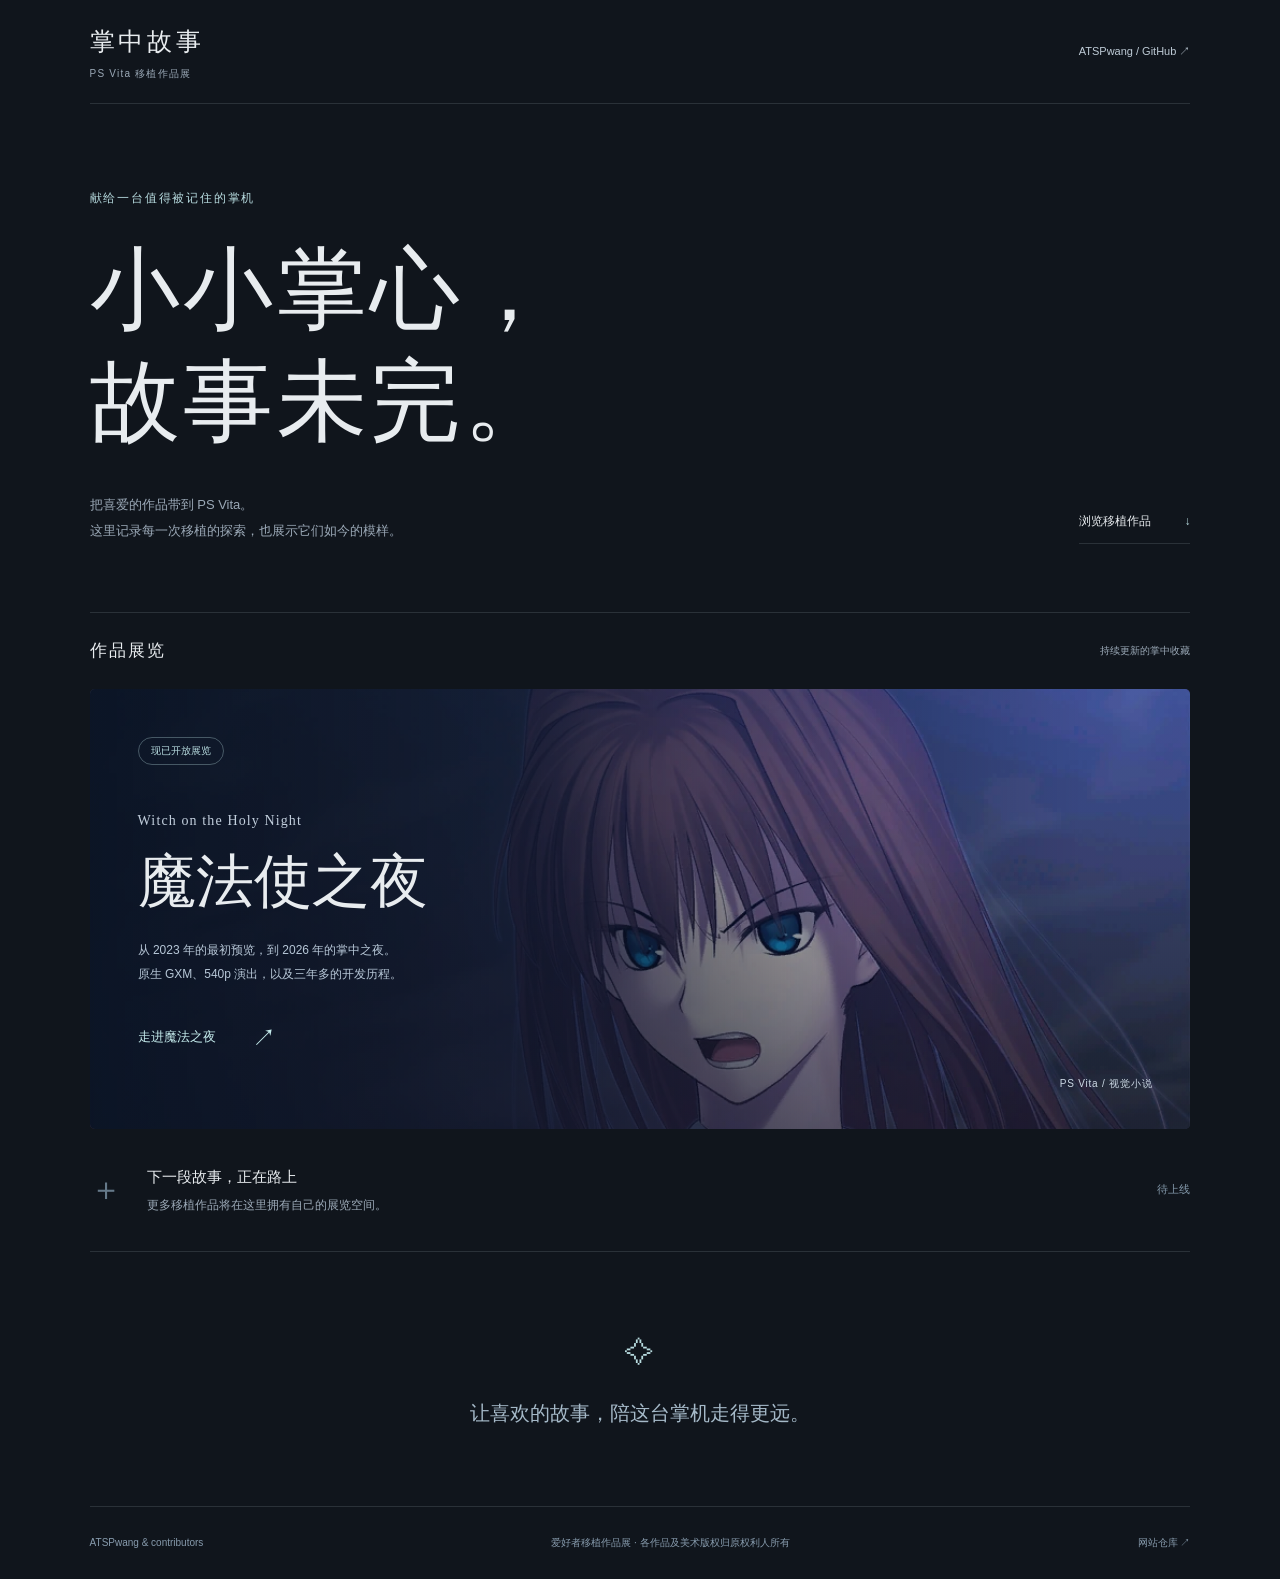
==== index.html @ 25975f3a "Add Vita exhibition hub and Mahoyo site with Pages deployment" ====
<!doctype html>
<html lang="zh-CN">
<head>
  <meta charset="utf-8">
  <meta name="viewport" content="width=device-width,initial-scale=1">
  <meta name="theme-color" content="#10151c">
  <meta name="description" content="ATSPwang 的 PS Vita 移植作品展览。探索魔法使之夜的掌中旅程，以及更多正在路上的移植作品。">
  <title>掌中故事 · PS Vita 移植作品展</title>
  <link rel="stylesheet" href="hub.css">
</head>
<body>
  <header class="wrap"><a class="wordmark" href="./">掌中故事<span>PS Vita 移植作品展</span></a><a class="source" href="https://github.com/ATSPwang618" target="_blank" rel="noopener noreferrer">ATSPwang / GitHub ↗</a></header>
  <main class="wrap">
    <section class="intro" aria-labelledby="title"><p class="intro-note">献给一台值得被记住的掌机</p><h1 id="title">小小掌心，<br>故事未完。</h1><div class="intro-bottom"><p>把喜爱的作品带到 PS Vita。<br>这里记录每一次移植的探索，也展示它们如今的模样。</p><a href="#works">浏览移植作品 <span>↓</span></a></div></section>
    <section id="works" aria-labelledby="works-title"><div class="section-top"><h2 id="works-title">作品展览</h2><span>持续更新的掌中收藏</span></div>
      <a class="featured" href="mofa-vita/" aria-label="进入魔法使之夜 PS Vita 宣传网站"><img src="mofa-vita/assets/hero-aoko.webp" width="1024" height="614" alt="魔法使之夜的苍崎青子"><div class="art-shade"></div><div class="project-copy"><span class="status">现已开放展览</span><p class="project-en">Witch on the Holy Night</p><h3>魔法使之夜</h3><p class="project-description">从 2023 年的最初预览，到 2026 年的掌中之夜。<br>原生 GXM、540p 演出，以及三年多的开发历程。</p><span class="enter">走进魔法之夜 <b>↗</b></span></div><span class="project-format">PS Vita / 视觉小说</span></a>
      <div class="next-work"><span class="next-mark" aria-hidden="true">＋</span><div><h3>下一段故事，正在路上</h3><p>更多移植作品将在这里拥有自己的展览空间。</p></div><span class="coming">待上线</span></div>
    </section>
    <section class="closing"><span aria-hidden="true">✧</span><p>让喜欢的故事，陪这台掌机走得更远。</p></section>
  </main>
  <footer class="wrap"><span>ATSPwang &amp; contributors</span><p>爱好者移植作品展 · 各作品及美术版权归原权利人所有</p><a href="https://github.com/ATSPwang618/myvita.github.io" target="_blank" rel="noopener noreferrer">网站仓库 ↗</a></footer>
</body>
</html>
---- hub.css ----
@charset "UTF-8";
:root{color-scheme:dark;--bg:#10151c;--text:#e8ecef;--muted:#9ba9b7;--accent:#b7dbdf;--line:#b4c7d327;--serif:"Songti SC","Noto Serif CJK SC","SimSun",Georgia,serif}
*{box-sizing:border-box}html{scroll-behavior:smooth}body{margin:0;background:var(--bg);color:var(--text);font:14px/1.8 "Segoe UI","Microsoft YaHei",sans-serif}a{color:inherit;text-decoration:none}h1,h2,h3,p{margin:0}img{display:block;max-width:100%}.wrap{width:min(1180px,86%);margin-inline:auto}a:focus-visible{outline:2px solid var(--accent);outline-offset:6px}header{display:flex;justify-content:space-between;align-items:center;min-height:104px;border-bottom:1px solid var(--line)}.wordmark{font-family:var(--serif);font-size:25px;letter-spacing:.15em}.wordmark span{display:block;font:10px/2 "Segoe UI","Microsoft YaHei",sans-serif;color:var(--muted);letter-spacing:.12em}.source{font-size:11px;color:#becbd6}.intro{padding:84px 0 68px;position:relative}.intro-note{font-size:12px;color:var(--accent);margin-bottom:24px;letter-spacing:.15em}h1{font:400 clamp(52px,7vw,90px)/1.25 var(--serif);letter-spacing:.04em}.intro-bottom{display:flex;align-items:flex-end;justify-content:space-between;margin-top:34px;gap:24px}.intro-bottom p{font-size:13px;color:var(--muted);line-height:2}.intro-bottom a{font-size:12px;border-bottom:1px solid var(--line);padding-bottom:10px}.intro-bottom a span{margin-left:30px;color:var(--accent)}.section-top{display:flex;justify-content:space-between;align-items:center;border-top:1px solid var(--line);padding:23px 0}.section-top h2{font-size:17px;font-weight:400;letter-spacing:.12em}.section-top>span{font-size:10px;color:var(--muted)}.featured{display:block;position:relative;isolation:isolate;min-height:440px;overflow:hidden;background:#1b2639;border-radius:5px}.featured>img{position:absolute;inset:0;width:100%;height:100%;object-fit:cover;object-position:65% 42%;z-index:-2;transition:transform .8s}.featured:hover>img{transform:scale(1.025)}.art-shade{position:absolute;inset:0;z-index:-1;background:linear-gradient(90deg,#0a1425f5,#0a1425bf 38%,#0a142508 90%),linear-gradient(0deg,#0a142577,transparent 60%)}.project-copy{padding:48px}.status{display:inline-block;font-size:10px;color:var(--accent);border:1px solid #b7dbdf55;padding:4px 12px;border-radius:30px}.project-en{font:14px Georgia,serif;color:#c2cfdd;margin-top:48px;letter-spacing:.08em}.project-copy h3{font:400 clamp(36px,4.5vw,59px)/1.5 var(--serif);margin-top:10px}.project-description{font-size:12px;color:#b7c7d7;line-height:2;margin-top:12px}.enter{display:inline-flex;align-items:center;gap:36px;margin-top:30px;font-size:13px;color:#c4ebec}.enter b{font-size:24px;font-weight:400}.project-format{position:absolute;bottom:36px;right:38px;font-size:10px;letter-spacing:.08em;color:#cedbe7}.next-work{display:flex;gap:25px;align-items:center;padding:32px 0;border-bottom:1px solid var(--line)}.next-mark{font-size:32px;color:#657989}.next-work h3{font-size:15px;font-weight:400}.next-work p{font-size:12px;color:var(--muted);margin-top:5px}.coming{margin-left:auto;white-space:nowrap;color:#8398aa;font-size:11px}.closing{text-align:center;padding:75px 0;color:#a5b9c8}.closing span{font-size:29px;color:var(--accent)}.closing p{font:20px/1.8 var(--serif);margin-top:16px}footer{display:flex;justify-content:space-between;gap:20px;align-items:center;padding-block:27px;border-top:1px solid var(--line);font-size:10px;color:#879bad}footer a{white-space:nowrap}
@media(max-width:650px){.wrap{width:88%}header{min-height:86px}.wordmark{font-size:21px}.source{font-size:9px}.intro{padding:55px 0 44px}.intro-bottom{align-items:flex-start;flex-direction:column}.intro-bottom p{font-size:12px}.featured{min-height:540px}.featured>img{object-position:65% 20%}.art-shade{background:linear-gradient(0deg,#0a1425 0%,#0a1425ea 25%,#0a142530 90%)}.project-copy{padding:25px;position:absolute;bottom:55px;left:0;right:0}.project-en{margin-top:30px;font-size:11px}.project-copy h3{font-size:36px}.project-description{font-size:11px}.project-description br{display:none}.project-format{left:25px;bottom:22px;right:auto}.section-top>span{font-size:9px}.next-work{gap:15px}.next-work p{font-size:10px}.next-work h3{font-size:13px}.closing p{font-size:17px}footer{align-items:flex-start;flex-direction:column;gap:10px}.coming{font-size:10px}}
@media(prefers-reduced-motion:reduce){html{scroll-behavior:auto}.featured>img{transition:none}.featured:hover>img{transform:none}}
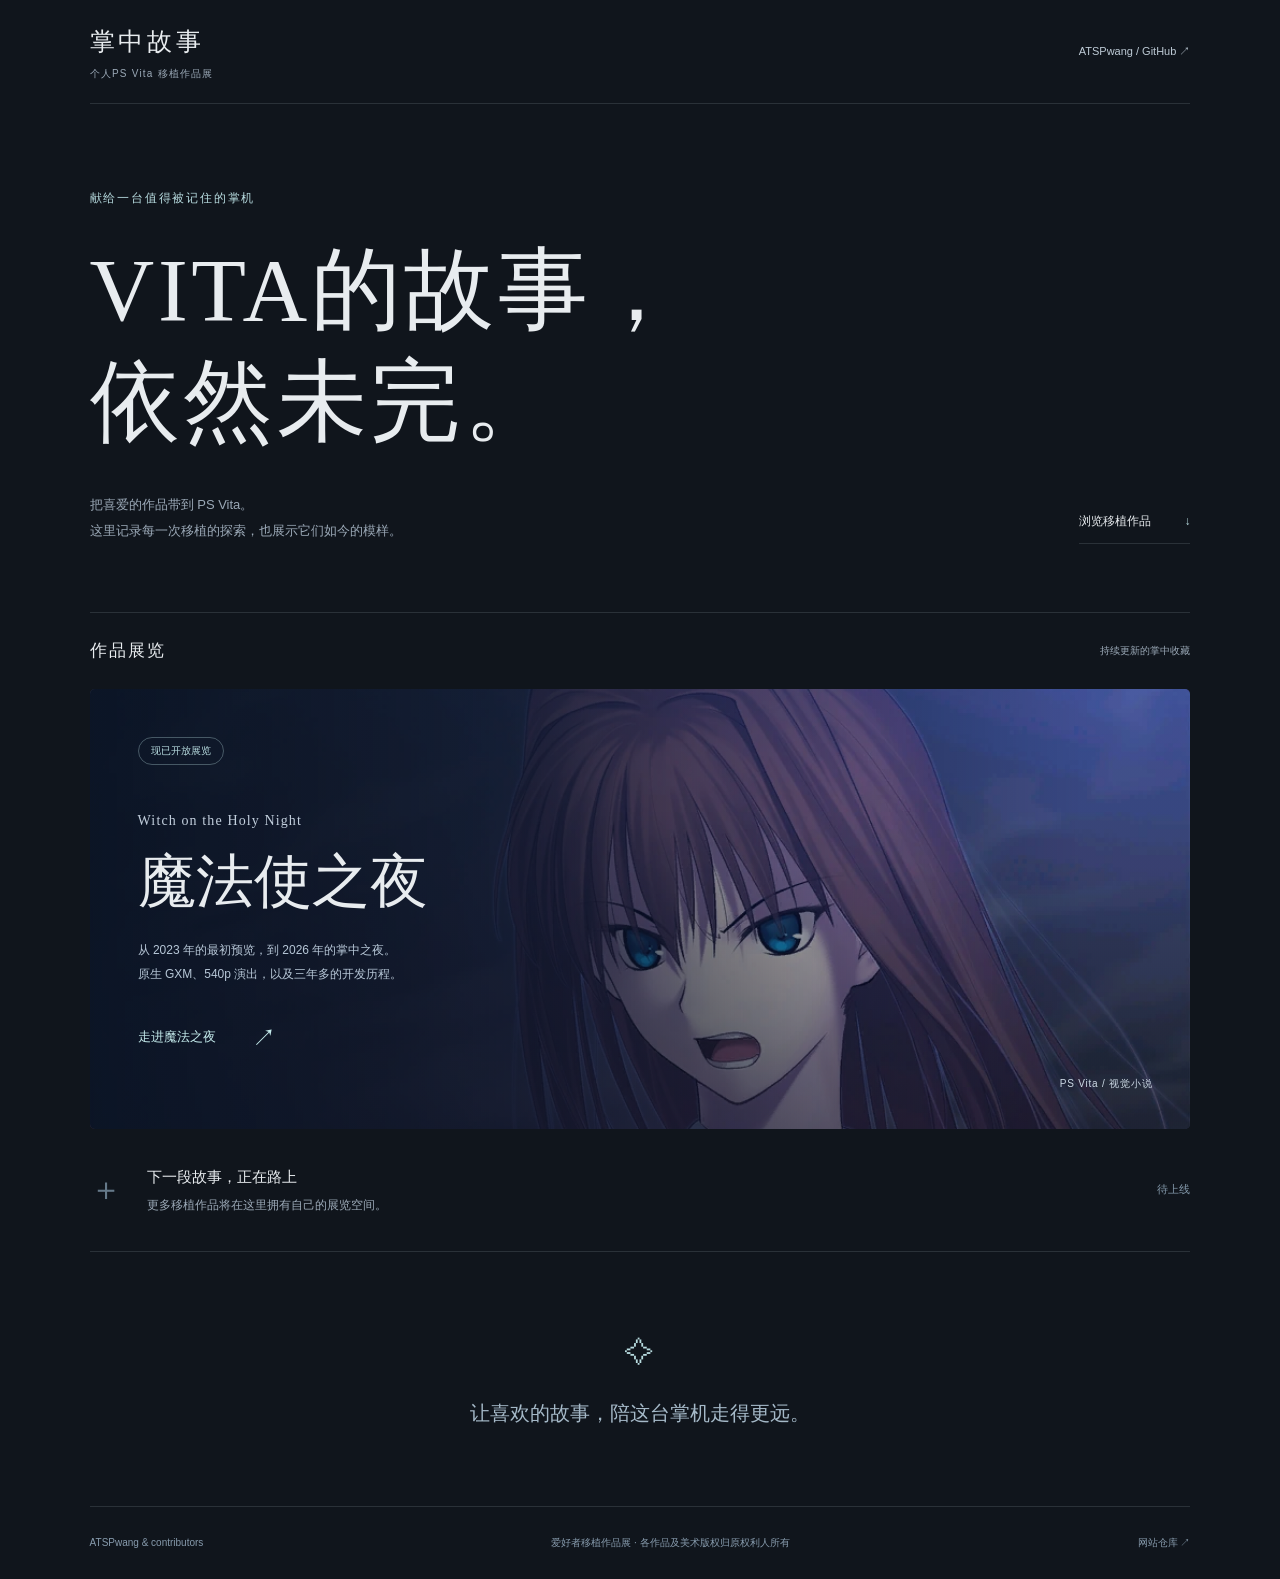
==== commit ca3eb456: "Update index.html" ====
--- a/index.html
+++ b/index.html
@@ -5,13 +5,13 @@
   <meta name="viewport" content="width=device-width,initial-scale=1">
   <meta name="theme-color" content="#10151c">
   <meta name="description" content="ATSPwang 的 PS Vita 移植作品展览。探索魔法使之夜的掌中旅程，以及更多正在路上的移植作品。">
-  <title>掌中故事 · PS Vita 移植作品展</title>
+  <title>阡陌· PS Vita 移植作品展</title>
   <link rel="stylesheet" href="hub.css">
 </head>
 <body>
-  <header class="wrap"><a class="wordmark" href="./">掌中故事<span>PS Vita 移植作品展</span></a><a class="source" href="https://github.com/ATSPwang618" target="_blank" rel="noopener noreferrer">ATSPwang / GitHub ↗</a></header>
+  <header class="wrap"><a class="wordmark" href="./">掌中故事<span>个人PS Vita 移植作品展</span></a><a class="source" href="https://github.com/ATSPwang618" target="_blank" rel="noopener noreferrer">ATSPwang / GitHub ↗</a></header>
   <main class="wrap">
-    <section class="intro" aria-labelledby="title"><p class="intro-note">献给一台值得被记住的掌机</p><h1 id="title">小小掌心，<br>故事未完。</h1><div class="intro-bottom"><p>把喜爱的作品带到 PS Vita。<br>这里记录每一次移植的探索，也展示它们如今的模样。</p><a href="#works">浏览移植作品 <span>↓</span></a></div></section>
+    <section class="intro" aria-labelledby="title"><p class="intro-note">献给一台值得被记住的掌机</p><h1 id="title">VITA的故事，<br>依然未完。</h1><div class="intro-bottom"><p>把喜爱的作品带到 PS Vita。<br>这里记录每一次移植的探索，也展示它们如今的模样。</p><a href="#works">浏览移植作品 <span>↓</span></a></div></section>
     <section id="works" aria-labelledby="works-title"><div class="section-top"><h2 id="works-title">作品展览</h2><span>持续更新的掌中收藏</span></div>
       <a class="featured" href="mofa-vita/" aria-label="进入魔法使之夜 PS Vita 宣传网站"><img src="mofa-vita/assets/hero-aoko.webp" width="1024" height="614" alt="魔法使之夜的苍崎青子"><div class="art-shade"></div><div class="project-copy"><span class="status">现已开放展览</span><p class="project-en">Witch on the Holy Night</p><h3>魔法使之夜</h3><p class="project-description">从 2023 年的最初预览，到 2026 年的掌中之夜。<br>原生 GXM、540p 演出，以及三年多的开发历程。</p><span class="enter">走进魔法之夜 <b>↗</b></span></div><span class="project-format">PS Vita / 视觉小说</span></a>
       <div class="next-work"><span class="next-mark" aria-hidden="true">＋</span><div><h3>下一段故事，正在路上</h3><p>更多移植作品将在这里拥有自己的展览空间。</p></div><span class="coming">待上线</span></div>
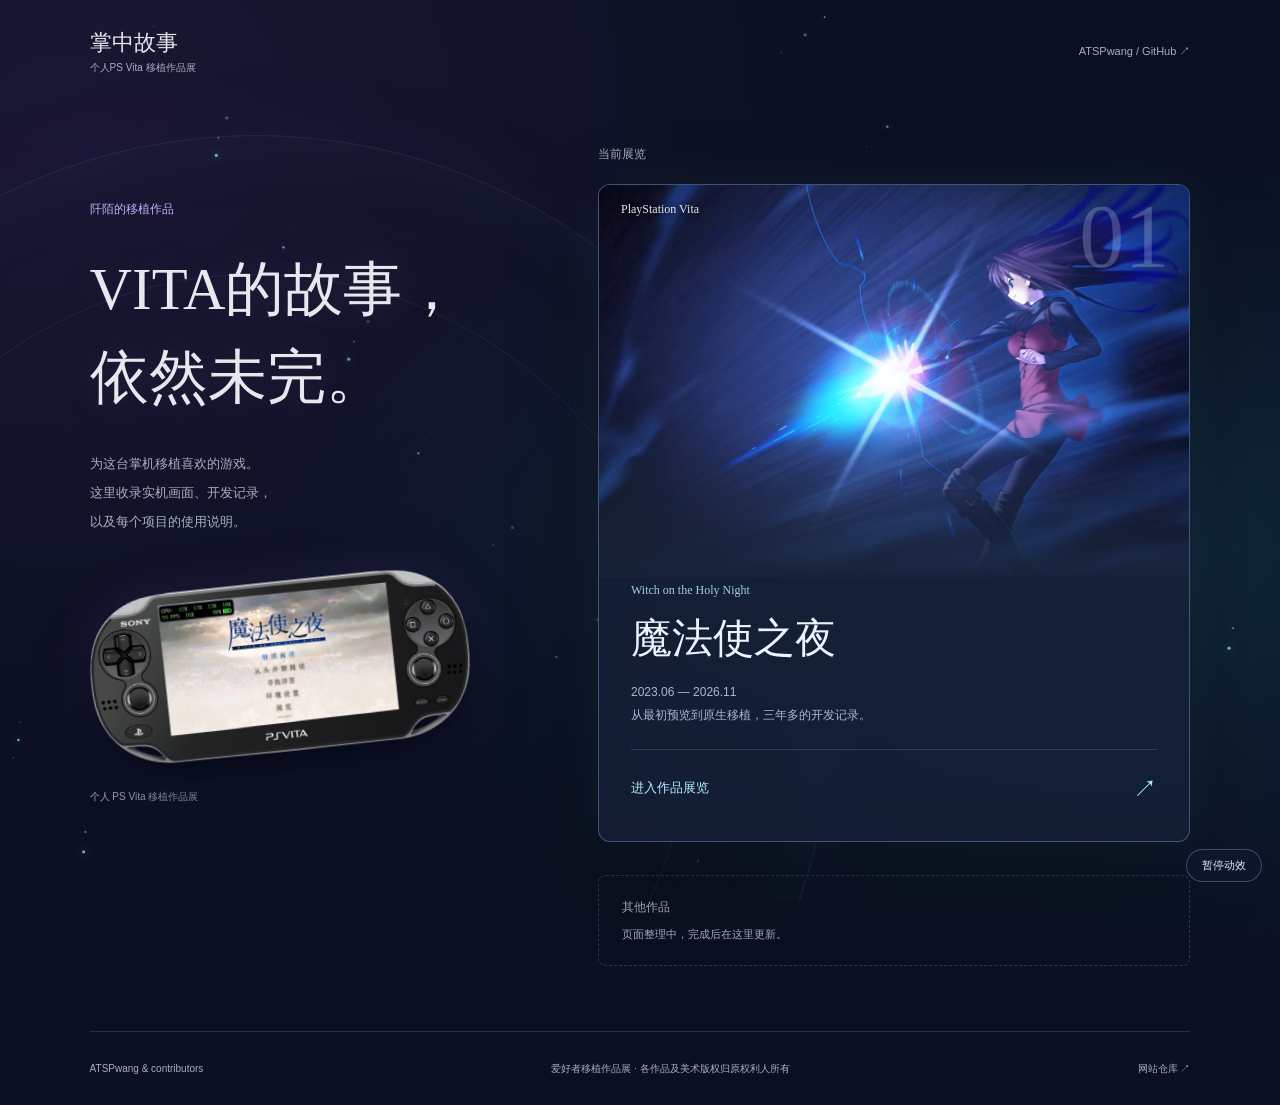
==== commit 0b54dce0: "Redesign exhibitions with cinematic artwork and interactive motion" ====
--- a/index.html
+++ b/index.html
@@ -7,16 +7,18 @@
   <meta name="description" content="ATSPwang 的 PS Vita 移植作品展览。探索魔法使之夜的掌中旅程，以及更多正在路上的移植作品。">
   <title>阡陌· PS Vita 移植作品展</title>
   <link rel="stylesheet" href="hub.css">
+  <script src="hub.js" defer></script>
 </head>
 <body>
+  <div class="reading-progress" aria-hidden="true"></div><button class="motion-toggle" aria-pressed="false" aria-label="暂停页面动效">暂停动效</button>
+  <div class="hub-atmosphere" aria-hidden="true"><canvas class="atmosphere"></canvas><div class="hub-orbit"></div></div>
   <header class="wrap"><a class="wordmark" href="./">掌中故事<span>个人PS Vita 移植作品展</span></a><a class="source" href="https://github.com/ATSPwang618" target="_blank" rel="noopener noreferrer">ATSPwang / GitHub ↗</a></header>
-  <main class="wrap">
-    <section class="intro" aria-labelledby="title"><p class="intro-note">献给一台值得被记住的掌机</p><h1 id="title">VITA的故事，<br>依然未完。</h1><div class="intro-bottom"><p>把喜爱的作品带到 PS Vita。<br>这里记录每一次移植的探索，也展示它们如今的模样。</p><a href="#works">浏览移植作品 <span>↓</span></a></div></section>
-    <section id="works" aria-labelledby="works-title"><div class="section-top"><h2 id="works-title">作品展览</h2><span>持续更新的掌中收藏</span></div>
-      <a class="featured" href="mofa-vita/" aria-label="进入魔法使之夜 PS Vita 宣传网站"><img src="mofa-vita/assets/hero-aoko.webp" width="1024" height="614" alt="魔法使之夜的苍崎青子"><div class="art-shade"></div><div class="project-copy"><span class="status">现已开放展览</span><p class="project-en">Witch on the Holy Night</p><h3>魔法使之夜</h3><p class="project-description">从 2023 年的最初预览，到 2026 年的掌中之夜。<br>原生 GXM、540p 演出，以及三年多的开发历程。</p><span class="enter">走进魔法之夜 <b>↗</b></span></div><span class="project-format">PS Vita / 视觉小说</span></a>
-      <div class="next-work"><span class="next-mark" aria-hidden="true">＋</span><div><h3>下一段故事，正在路上</h3><p>更多移植作品将在这里拥有自己的展览空间。</p></div><span class="coming">待上线</span></div>
+  <main class="wrap collection">
+    <section class="intro" aria-labelledby="title"><p class="intro-note">阡陌的移植作品</p><h1 id="title">VITA的故事，<br>依然未完。</h1><p class="intro-description">为这台掌机移植喜欢的游戏。<br>这里收录实机画面、开发记录，<br>以及每个项目的使用说明。</p><div class="collection-device" data-tilt aria-hidden="true"><img class="collection-screen" src="mofa-vita/assets/01-title.webp" width="960" height="544" alt=""><img class="collection-frame" src="mofa-vita/assets/vita-device.webp" width="1154" height="519" alt=""></div><p class="owner-note">个人 PS Vita 移植作品展</p></section>
+    <section id="works" class="works" aria-labelledby="works-title"><h2 id="works-title">当前展览</h2>
+      <a class="featured" data-tilt href="mofa-vita/" aria-label="进入魔法使之夜 PS Vita 宣传网站"><div class="cover-art"><img src="mofa-vita/assets/hero-magic.webp" width="1024" height="760" alt="苍崎青子施展魔法的游戏原画"><span class="cover-platform">PlayStation Vita</span><span class="cover-index" aria-hidden="true">01</span></div><div class="project-copy"><p class="project-en">Witch on the Holy Night</p><h3>魔法使之夜</h3><p class="project-description">2023.06 — 2026.11<br>从最初预览到原生移植，三年多的开发记录。</p><span class="enter">进入作品展览 <b aria-hidden="true">↗</b></span></div></a>
+      <div class="next-work"><h3>其他作品</h3><p>页面整理中，完成后在这里更新。</p></div>
     </section>
-    <section class="closing"><span aria-hidden="true">✧</span><p>让喜欢的故事，陪这台掌机走得更远。</p></section>
   </main>
   <footer class="wrap"><span>ATSPwang &amp; contributors</span><p>爱好者移植作品展 · 各作品及美术版权归原权利人所有</p><a href="https://github.com/ATSPwang618/myvita.github.io" target="_blank" rel="noopener noreferrer">网站仓库 ↗</a></footer>
 </body>
--- a/hub.css
+++ b/hub.css
@@ -1,5 +1,12 @@
 @charset "UTF-8";
-:root{color-scheme:dark;--bg:#10151c;--text:#e8ecef;--muted:#9ba9b7;--accent:#b7dbdf;--line:#b4c7d327;--serif:"Songti SC","Noto Serif CJK SC","SimSun",Georgia,serif}
-*{box-sizing:border-box}html{scroll-behavior:smooth}body{margin:0;background:var(--bg);color:var(--text);font:14px/1.8 "Segoe UI","Microsoft YaHei",sans-serif}a{color:inherit;text-decoration:none}h1,h2,h3,p{margin:0}img{display:block;max-width:100%}.wrap{width:min(1180px,86%);margin-inline:auto}a:focus-visible{outline:2px solid var(--accent);outline-offset:6px}header{display:flex;justify-content:space-between;align-items:center;min-height:104px;border-bottom:1px solid var(--line)}.wordmark{font-family:var(--serif);font-size:25px;letter-spacing:.15em}.wordmark span{display:block;font:10px/2 "Segoe UI","Microsoft YaHei",sans-serif;color:var(--muted);letter-spacing:.12em}.source{font-size:11px;color:#becbd6}.intro{padding:84px 0 68px;position:relative}.intro-note{font-size:12px;color:var(--accent);margin-bottom:24px;letter-spacing:.15em}h1{font:400 clamp(52px,7vw,90px)/1.25 var(--serif);letter-spacing:.04em}.intro-bottom{display:flex;align-items:flex-end;justify-content:space-between;margin-top:34px;gap:24px}.intro-bottom p{font-size:13px;color:var(--muted);line-height:2}.intro-bottom a{font-size:12px;border-bottom:1px solid var(--line);padding-bottom:10px}.intro-bottom a span{margin-left:30px;color:var(--accent)}.section-top{display:flex;justify-content:space-between;align-items:center;border-top:1px solid var(--line);padding:23px 0}.section-top h2{font-size:17px;font-weight:400;letter-spacing:.12em}.section-top>span{font-size:10px;color:var(--muted)}.featured{display:block;position:relative;isolation:isolate;min-height:440px;overflow:hidden;background:#1b2639;border-radius:5px}.featured>img{position:absolute;inset:0;width:100%;height:100%;object-fit:cover;object-position:65% 42%;z-index:-2;transition:transform .8s}.featured:hover>img{transform:scale(1.025)}.art-shade{position:absolute;inset:0;z-index:-1;background:linear-gradient(90deg,#0a1425f5,#0a1425bf 38%,#0a142508 90%),linear-gradient(0deg,#0a142577,transparent 60%)}.project-copy{padding:48px}.status{display:inline-block;font-size:10px;color:var(--accent);border:1px solid #b7dbdf55;padding:4px 12px;border-radius:30px}.project-en{font:14px Georgia,serif;color:#c2cfdd;margin-top:48px;letter-spacing:.08em}.project-copy h3{font:400 clamp(36px,4.5vw,59px)/1.5 var(--serif);margin-top:10px}.project-description{font-size:12px;color:#b7c7d7;line-height:2;margin-top:12px}.enter{display:inline-flex;align-items:center;gap:36px;margin-top:30px;font-size:13px;color:#c4ebec}.enter b{font-size:24px;font-weight:400}.project-format{position:absolute;bottom:36px;right:38px;font-size:10px;letter-spacing:.08em;color:#cedbe7}.next-work{display:flex;gap:25px;align-items:center;padding:32px 0;border-bottom:1px solid var(--line)}.next-mark{font-size:32px;color:#657989}.next-work h3{font-size:15px;font-weight:400}.next-work p{font-size:12px;color:var(--muted);margin-top:5px}.coming{margin-left:auto;white-space:nowrap;color:#8398aa;font-size:11px}.closing{text-align:center;padding:75px 0;color:#a5b9c8}.closing span{font-size:29px;color:var(--accent)}.closing p{font:20px/1.8 var(--serif);margin-top:16px}footer{display:flex;justify-content:space-between;gap:20px;align-items:center;padding-block:27px;border-top:1px solid var(--line);font-size:10px;color:#879bad}footer a{white-space:nowrap}
-@media(max-width:650px){.wrap{width:88%}header{min-height:86px}.wordmark{font-size:21px}.source{font-size:9px}.intro{padding:55px 0 44px}.intro-bottom{align-items:flex-start;flex-direction:column}.intro-bottom p{font-size:12px}.featured{min-height:540px}.featured>img{object-position:65% 20%}.art-shade{background:linear-gradient(0deg,#0a1425 0%,#0a1425ea 25%,#0a142530 90%)}.project-copy{padding:25px;position:absolute;bottom:55px;left:0;right:0}.project-en{margin-top:30px;font-size:11px}.project-copy h3{font-size:36px}.project-description{font-size:11px}.project-description br{display:none}.project-format{left:25px;bottom:22px;right:auto}.section-top>span{font-size:9px}.next-work{gap:15px}.next-work p{font-size:10px}.next-work h3{font-size:13px}.closing p{font-size:17px}footer{align-items:flex-start;flex-direction:column;gap:10px}.coming{font-size:10px}}
-@media(prefers-reduced-motion:reduce){html{scroll-behavior:auto}.featured>img{transition:none}.featured:hover>img{transform:none}}
+:root{color-scheme:dark;--text:#e7e8ee;--muted:#a8aec0;--accent:#d5b687;--serif:"Songti SC","SimSun",Georgia,serif}
+*{box-sizing:border-box}body{margin:0;background:#10182a;color:var(--text);font:14px/1.9 "Segoe UI","Microsoft YaHei",sans-serif}a{color:inherit;text-decoration:none}h1,h2,h3,p{margin:0}img{display:block;width:100%;height:auto}.wrap{width:min(1140px,86%);margin-inline:auto}a:focus-visible{outline:2px solid var(--accent);outline-offset:6px}header{display:flex;justify-content:space-between;align-items:center;gap:20px;padding-block:26px}.wordmark{font:22px/1.5 var(--serif)}.wordmark span{display:block;font:10px/1.8 "Segoe UI","Microsoft YaHei",sans-serif;color:var(--muted)}.source{font-size:11px;color:var(--muted)}.collection{display:grid;grid-template-columns:1fr 1.35fr;gap:80px;padding-block:55px 65px;align-items:start}.intro{padding-top:55px}.intro-note{font-size:12px;color:var(--accent);margin-bottom:25px}h1{font:400 clamp(36px,4vw,58px)/1.5 var(--serif)}.intro-description{font-size:13px;color:var(--muted);line-height:2.2;margin-top:28px}.collection-device{position:relative;margin:45px 0 0;max-width:380px;transform:rotate(-6deg);filter:drop-shadow(0 20px 16px #0005)}.collection-frame{position:relative;z-index:1}.collection-screen{position:absolute;left:19.4%;top:6.7%;width:60.8%;height:77.4%;object-fit:cover;clip-path:polygon(0 0,100% 1%,100% 97.5%,0 100%)}.owner-note{color:var(--muted);font-size:10px;margin-top:35px}.works>h2{font-size:12px;font-weight:400;color:var(--muted);margin-bottom:18px}.featured{display:block;background:#e7e8ee;color:#192137;box-shadow:8px 10px 0 #080d1766;transition:transform .25s}.featured:hover{transform:translateY(-4px)}.cover-art{position:relative;overflow:hidden;aspect-ratio:1.65}.cover-art img{width:100%;height:100%;object-fit:cover;object-position:center 38%}.cover-platform{position:absolute;top:17px;left:22px;color:#e7e8ee;font:12px Georgia,serif;text-shadow:0 1px 6px #000}.project-copy{padding:27px 32px 30px}.project-en{font:12px Georgia,serif;color:#566078}.project-copy h3{font:37px/1.6 var(--serif);margin-top:8px}.project-description{font-size:12px;color:#566078;margin-top:9px;line-height:1.9}.enter{display:flex;align-items:center;justify-content:space-between;margin-top:22px;font-size:13px}.enter b{font-size:24px;font-weight:400}.next-work{margin-top:33px;color:var(--muted)}.next-work h3{font-size:12px;font-weight:400}.next-work p{font-size:11px;margin-top:5px}footer{display:flex;justify-content:space-between;gap:20px;padding-block:27px;border-top:1px solid #a8aec033;font-size:10px;color:var(--muted)}footer a{white-space:nowrap}
+@media(max-width:850px){.collection{gap:35px;grid-template-columns:1fr 1.2fr}.intro{padding-top:40px}.project-copy{padding:22px}.project-copy h3{font-size:30px}h1{font-size:35px}.cover-art{aspect-ratio:1.2}.collection-device{margin-top:35px}}
+@media(max-width:600px){.wrap{width:88%}header{padding-block:22px}.wordmark{font-size:20px}.source{font-size:9px}.collection{grid-template-columns:1fr;gap:35px;padding-top:20px}.intro{padding-top:0}.intro-note{margin-bottom:15px}h1{font-size:38px}.intro-description{font-size:12px;margin-top:20px}.intro-description br{display:none}.collection-device{display:none}.owner-note{display:none}.cover-art{aspect-ratio:1.5}.project-copy{padding:25px}.project-copy h3{font-size:34px}.works>h2{margin-bottom:13px}footer{flex-direction:column;gap:10px}}
+@media(prefers-reduced-motion:reduce){.featured{transition:none}.featured:hover{transform:none}}
+
+/* The collection is a luminous exhibit wall; project assets stay in their directory. */
+body{background:radial-gradient(ellipse at 5% 10%,#37235b55,transparent 50%),radial-gradient(ellipse at 90% 50%,#16465d66,transparent 55%),#0b1020;isolation:isolate}header,.collection,footer{position:relative;z-index:1}.hub-atmosphere{position:fixed;inset:0;z-index:0;pointer-events:none;overflow:hidden}.atmosphere{position:absolute;inset:0;width:100%;height:100%}.hub-orbit{position:absolute;left:-25vw;top:15vh;width:90vw;height:90vw;border:1px solid #ab93ff21;border-radius:50%;box-shadow:0 0 100px #7e55d90d,inset 0 0 100px #72cde00d;animation:orbit-breathe 10s ease-in-out infinite alternate}.hub-orbit:after{content:"";position:absolute;inset:12%;border:1px solid #99d9ff14;border-radius:50%}.intro-note{color:#bdb0f9}.intro h1{font-size:clamp(38px,4.6vw,67px);text-shadow:0 0 40px #b6b8ff25}.collection{padding-top:40px;gap:70px;perspective:1400px}.featured{background:#172238bb;color:#edf2ff;border:1px solid #93b8f359;border-radius:12px;overflow:hidden;backdrop-filter:blur(14px);box-shadow:0 30px 90px #0005,0 0 55px #85b9f314;transform:perspective(1100px) rotateX(var(--tilt-x,0deg)) rotateY(var(--tilt-y,0deg));transition:transform .2s,box-shadow .4s}.featured:hover{transform:perspective(1100px) rotateX(var(--tilt-x,0deg)) rotateY(var(--tilt-y,0deg));box-shadow:0 30px 90px #0005,0 0 50px #85b9f329}.cover-art{aspect-ratio:1.5}.cover-art img{animation:cover-breathe 16s ease-in-out infinite alternate}.cover-art:after{content:"";position:absolute;inset:0;background:linear-gradient(0deg,#172238,transparent 40%),linear-gradient(110deg,transparent,#d2efff18,transparent);pointer-events:none}.cover-index{position:absolute;right:20px;top:0;font:90px Georgia,serif;color:#e6efff3b}.project-copy{padding-top:5px}.project-en{color:#a3cce1}.project-copy h3{font-size:41px}.project-description{color:#a7b9d7}.enter{color:#b1edff;border-top:1px solid #a3bee733;padding-top:16px}.enter b{transition:transform .3s}.featured:hover .enter b{transform:translate(4px,-4px)}.collection-device{animation:hardware-float 8s ease-in-out infinite;filter:drop-shadow(0 22px 25px #020613) drop-shadow(0 0 20px #a27fff20)}.next-work{padding:20px 23px;border:1px dashed #9cb3da3b;border-radius:8px}.reading-progress{position:fixed;top:0;left:0;width:100%;height:3px;transform:scaleX(0);transform-origin:left;background:linear-gradient(90deg,#a5f3fa,#ba9aff);z-index:50;box-shadow:0 0 12px #99eaff}.motion-toggle{position:fixed;right:18px;bottom:18px;z-index:45;border:1px solid #abb9e454;border-radius:30px;background:#10172de0;backdrop-filter:blur(12px);color:#dce8ff;padding:8px 15px;font:11px "Segoe UI","Microsoft YaHei",sans-serif;cursor:pointer}.motion-paused *,.motion-paused *:before,.motion-paused *:after{animation-play-state:paused!important}.motion-paused [data-tilt]{transform:none!important}
+@keyframes cover-breathe{to{transform:scale(1.065)}}@keyframes hardware-float{0%,100%{translate:0 0;rotate:-2deg}50%{translate:0 -10px;rotate:0deg}}@keyframes orbit-breathe{from{transform:scale(.9);opacity:.5}to{transform:scale(1.05);opacity:1}}
+@media(max-width:600px){.collection{gap:32px;padding-top:18px}.intro h1{font-size:40px}.cover-art{aspect-ratio:1.25}.project-copy h3{font-size:35px}.cover-index{font-size:65px}.project-copy{padding-top:10px}.motion-toggle{right:12px;bottom:12px;font-size:10px}.hub-orbit{width:150vw;height:150vw;left:-70vw;top:20vh}.collection-device{display:none}}
+@media(prefers-reduced-motion:reduce){*{animation:none!important;transition:none!important}[data-tilt]{transform:none!important}}
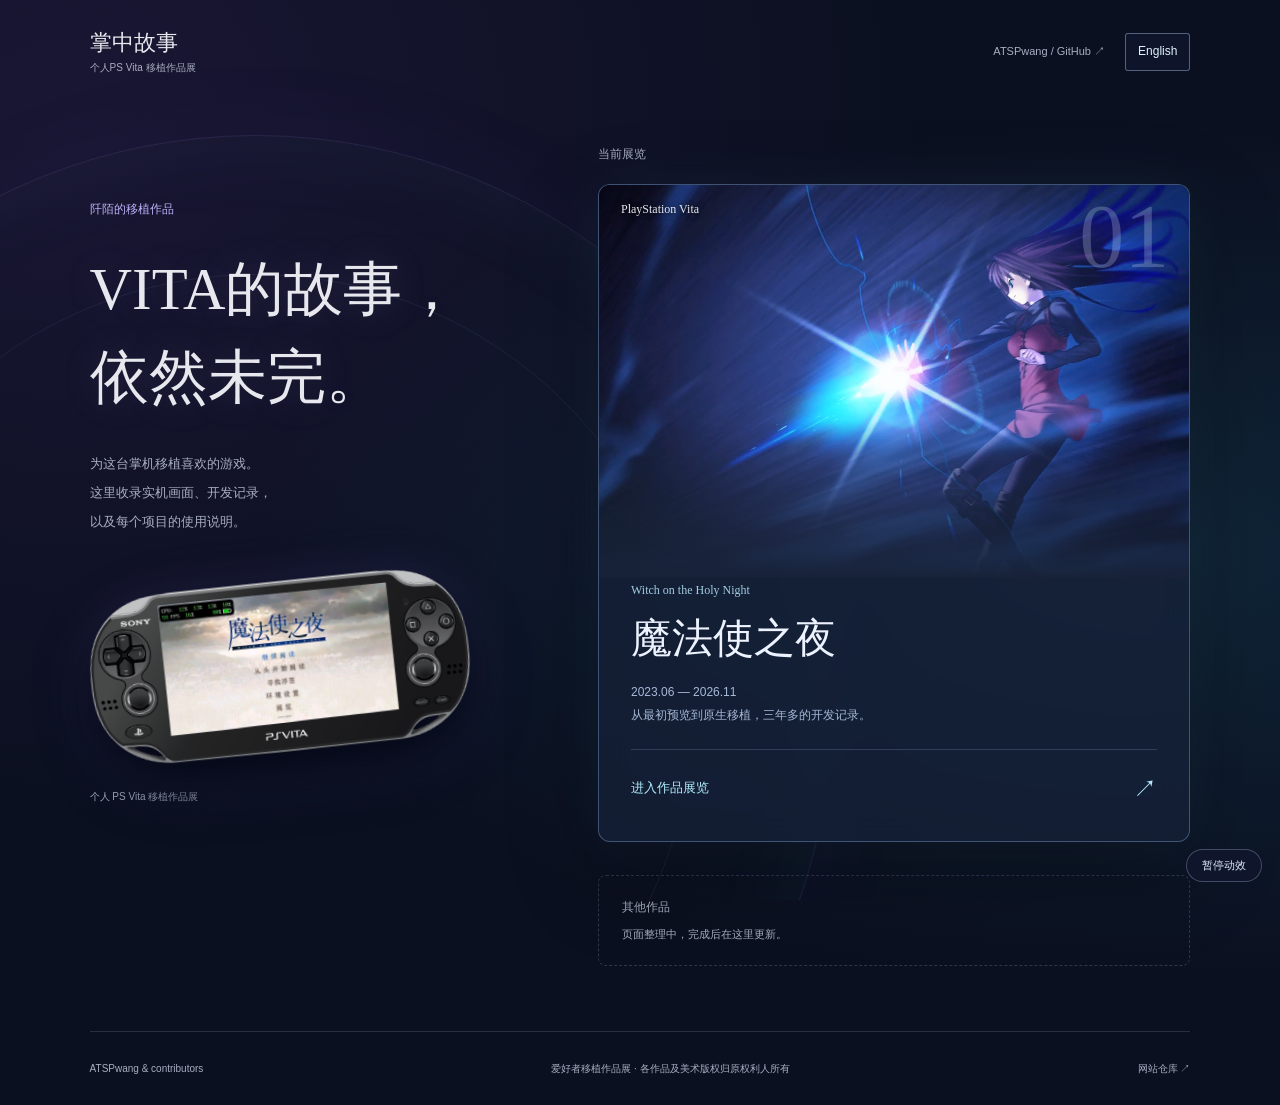
==== commit 7a304979: "Add bilingual exhibition pages and looping background music with autoplay" ====
--- a/index.html
+++ b/index.html
@@ -7,12 +7,14 @@
   <meta name="description" content="ATSPwang 的 PS Vita 移植作品展览。探索魔法使之夜的掌中旅程，以及更多正在路上的移植作品。">
   <title>阡陌· PS Vita 移植作品展</title>
   <link rel="stylesheet" href="hub.css">
+  <script src="hub-i18n.js" defer></script>
+  <script src="language.js" defer></script>
   <script src="hub.js" defer></script>
 </head>
 <body>
   <div class="reading-progress" aria-hidden="true"></div><button class="motion-toggle" aria-pressed="false" aria-label="暂停页面动效">暂停动效</button>
   <div class="hub-atmosphere" aria-hidden="true"><canvas class="atmosphere"></canvas><div class="hub-orbit"></div></div>
-  <header class="wrap"><a class="wordmark" href="./">掌中故事<span>个人PS Vita 移植作品展</span></a><a class="source" href="https://github.com/ATSPwang618" target="_blank" rel="noopener noreferrer">ATSPwang / GitHub ↗</a></header>
+  <header class="wrap"><a class="wordmark" href="./">掌中故事<span>个人PS Vita 移植作品展</span></a><a class="source" href="https://github.com/ATSPwang618" target="_blank" rel="noopener noreferrer">ATSPwang / GitHub ↗</a><button class="language-toggle" type="button" lang="en" aria-label="Switch to English">English</button></header>
   <main class="wrap collection">
     <section class="intro" aria-labelledby="title"><p class="intro-note">阡陌的移植作品</p><h1 id="title">VITA的故事，<br>依然未完。</h1><p class="intro-description">为这台掌机移植喜欢的游戏。<br>这里收录实机画面、开发记录，<br>以及每个项目的使用说明。</p><div class="collection-device" data-tilt aria-hidden="true"><img class="collection-screen" src="mofa-vita/assets/01-title.webp" width="960" height="544" alt=""><img class="collection-frame" src="mofa-vita/assets/vita-device.webp" width="1154" height="519" alt=""></div><p class="owner-note">个人 PS Vita 移植作品展</p></section>
     <section id="works" class="works" aria-labelledby="works-title"><h2 id="works-title">当前展览</h2>
--- a/hub.css
+++ b/hub.css
@@ -10,3 +10,11 @@
 @keyframes cover-breathe{to{transform:scale(1.065)}}@keyframes hardware-float{0%,100%{translate:0 0;rotate:-2deg}50%{translate:0 -10px;rotate:0deg}}@keyframes orbit-breathe{from{transform:scale(.9);opacity:.5}to{transform:scale(1.05);opacity:1}}
 @media(max-width:600px){.collection{gap:32px;padding-top:18px}.intro h1{font-size:40px}.cover-art{aspect-ratio:1.25}.project-copy h3{font-size:35px}.cover-index{font-size:65px}.project-copy{padding-top:10px}.motion-toggle{right:12px;bottom:12px;font-size:10px}.hub-orbit{width:150vw;height:150vw;left:-70vw;top:20vh}.collection-device{display:none}}
 @media(prefers-reduced-motion:reduce){*{animation:none!important;transition:none!important}[data-tilt]{transform:none!important}}
+
+/* Language selection is shared across exhibitions without reloading the page. */
+.language-toggle{flex-shrink:0;border:1px solid #a9c7ed70;border-radius:3px;padding:8px 12px;background:#10172dcc;color:#e1f1ff;font:12px/1.4 "Segoe UI",sans-serif;cursor:pointer;min-height:38px}
+.language-toggle:hover{background:#2a3b5b}.language-toggle:focus-visible{outline:2px solid #b4eaf0;outline-offset:4px}
+html[lang="en"]{--serif:Georgia,"Times New Roman",serif}
+
+header .source{margin-left:auto}html[lang="en"] .project-copy h3{font-size:clamp(25px,3.2vw,38px);line-height:1.25}html[lang="en"] .wordmark{font-size:19px}
+@media(max-width:600px){header{gap:12px;flex-wrap:wrap}header .source{font-size:9px}.language-toggle{padding:8px 10px}html[lang="en"] .wordmark{max-width:150px;font-size:17px}html[lang="en"] h1{font-size:35px;line-height:1.35}}
